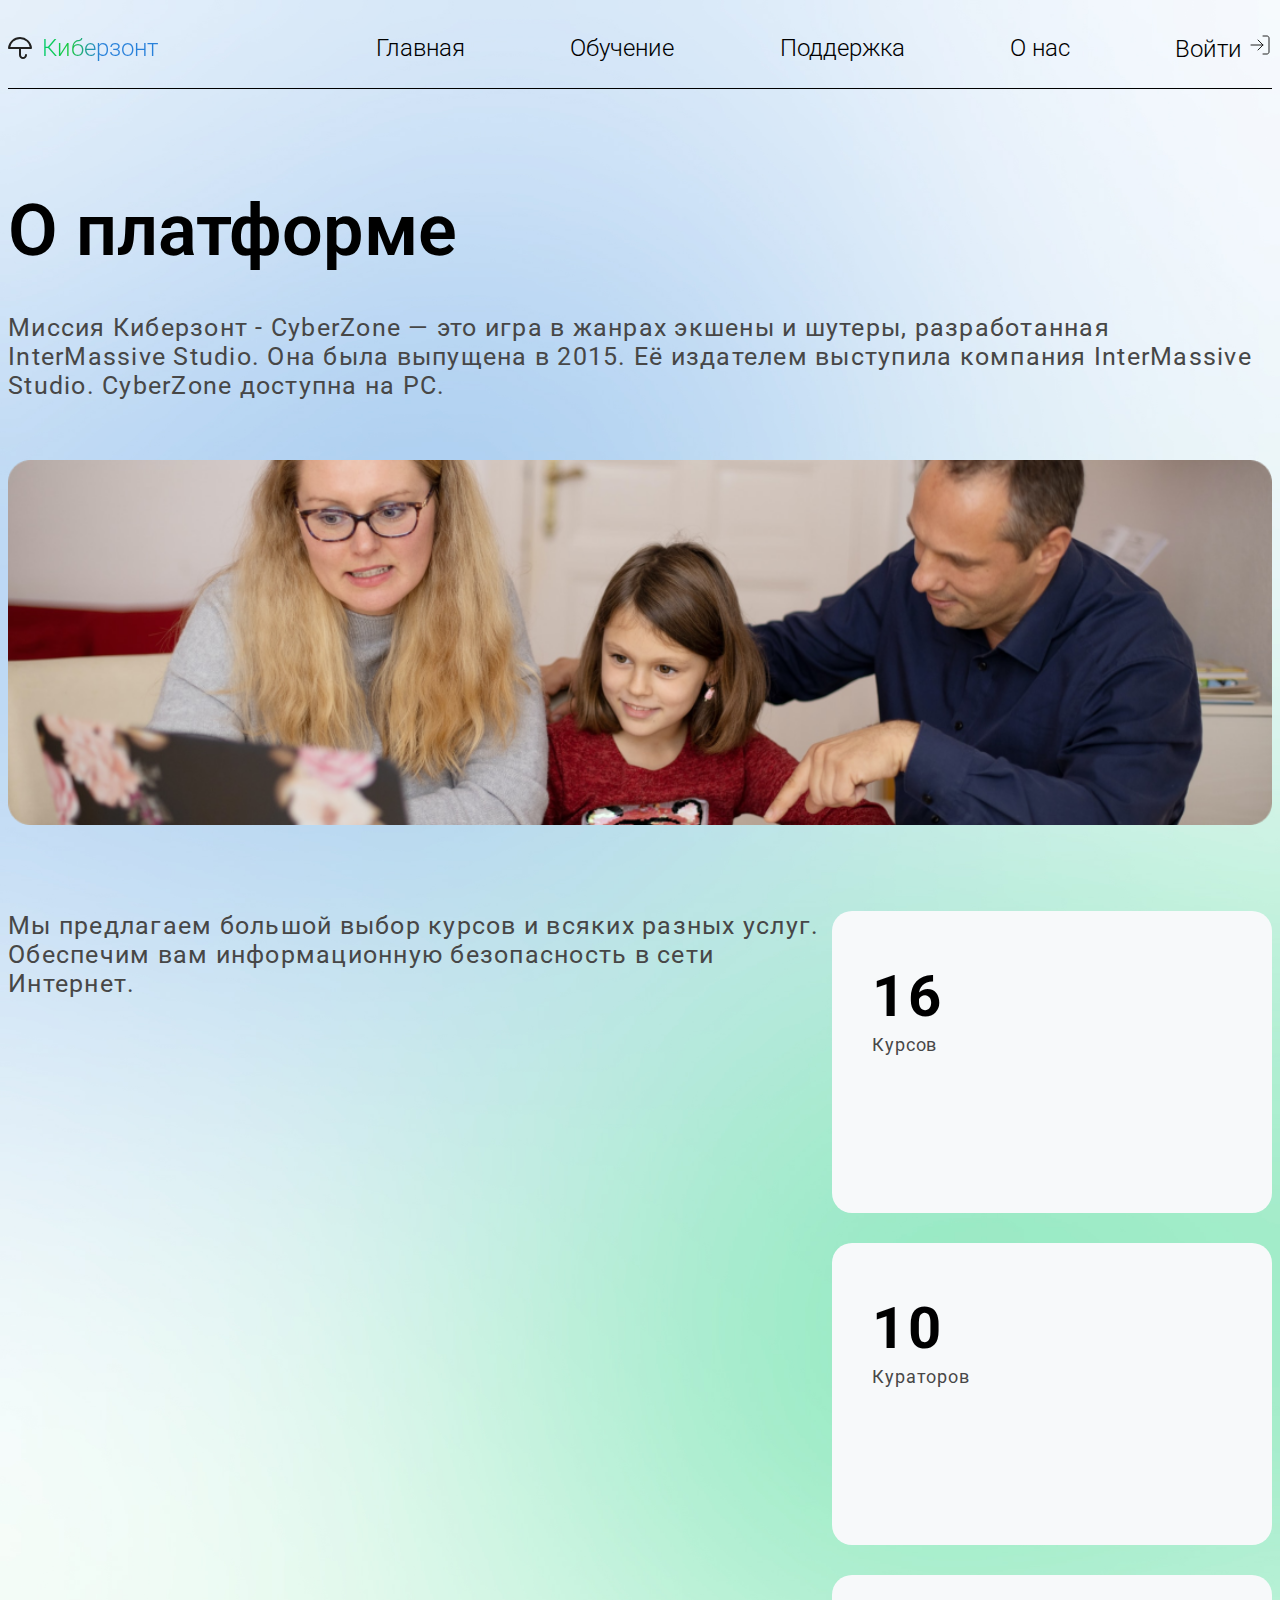
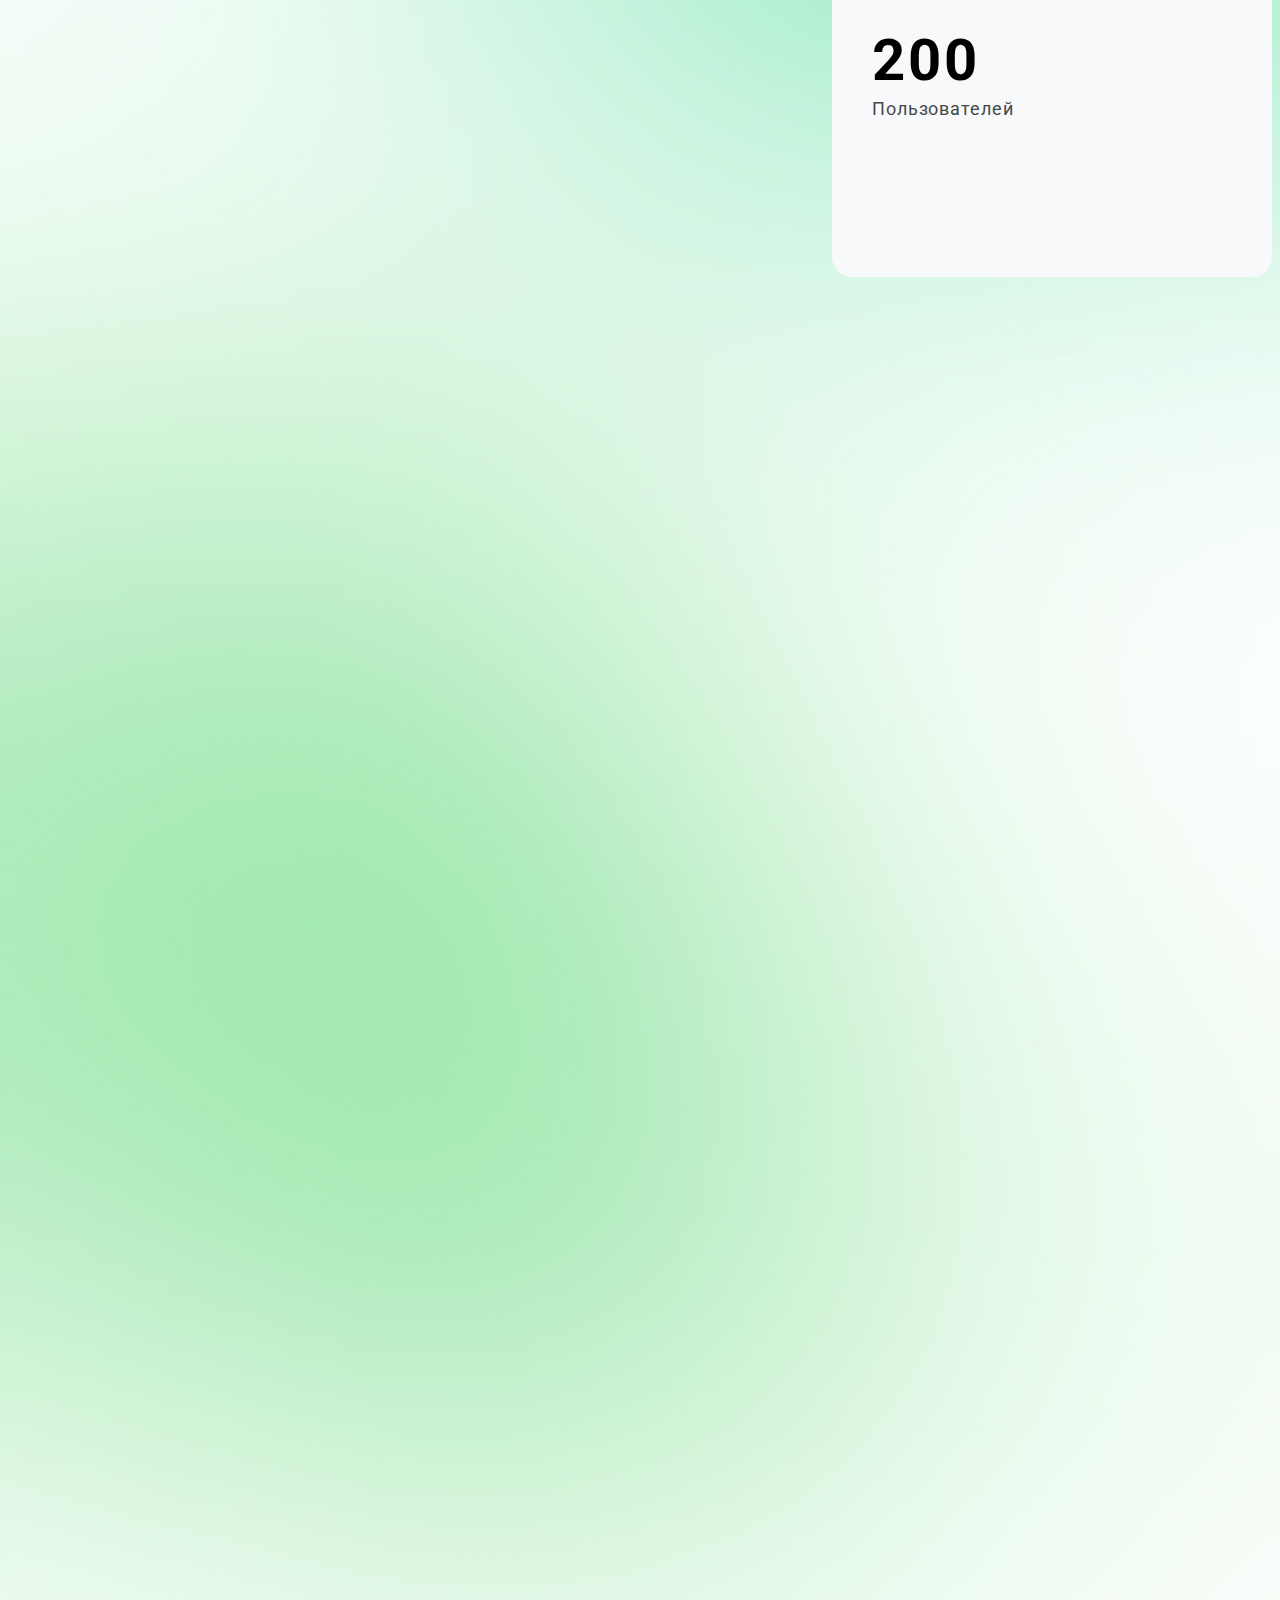
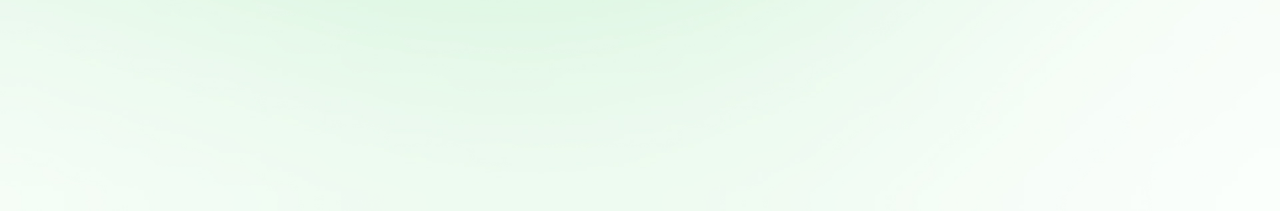
==== about_page/index.html @ 5a47a588 "make about--page and fix mt in index--page" ====
<!doctype html>
<html lang="ru">
<head>
    <meta charset="UTF-8">
    <meta name="viewport" content="width=device-width, user-scalable=no, initial-scale=1.0, maximum-scale=1.0, minimum-scale=1.0">
    <meta http-equiv="X-UA-Compatible" content="ie=edge">
    <title>kiberzont</title>
    <!--Иконка сайта-->
    <link rel="icon" href="img/umbrella.svg">

    <!--Шрифты-->
    <link rel="preconnect" href="https://fonts.googleapis.com">
    <link rel="preconnect" href="https://fonts.gstatic.com" crossorigin>
    <link href="https://fonts.googleapis.com/css2?family=Roboto:wght@300;400;500;600;700&display=swap" rel="stylesheet">

    <!--Стили-->
    <link rel="stylesheet" href="about--page.css">

    <!--Бутстрап-->
    <link href="https://cdn.jsdelivr.net/npm/bootstrap@5.1.3/dist/css/bootstrap.min.css" rel="stylesheet" integrity="sha384-1BmE4kWBq78iYhFldvKuhfTAU6auU8tT94WrHftjDbrCEXSU1oBoqyl2QvZ6jIW3" crossorigin="anonymous">
    <script src="https://cdn.jsdelivr.net/npm/bootstrap@5.1.3/dist/js/bootstrap.bundle.min.js" integrity="sha384-ka7Sk0Gln4gmtz2MlQnikT1wXgYsOg+OMhuP+IlRH9sENBO0LRn5q+8nbTov4+1p" crossorigin="anonymous"></script>

    <!--Анимации-->
    <link rel="stylesheet" href="https://cdnjs.cloudflare.com/ajax/libs/animate.css/4.1.1/animate.min.css"/>
    <script src="https://cdnjs.cloudflare.com/ajax/libs/wow/1.1.2/wow.min.js"></script>


</head>
<body>

    <header class="header container-fluid animate__animated animate__fadeInDown">
        <div class="container-lg header--wrapper">
            <div class="header--wrapper__logo"><img src="img/umbrella.svg" alt=""><div class="header__text">Киберзонт</div></div>
            <div class="menu">
                <a href="#" class="menu__link">Главная</a>
                <a href="#" class="menu__link">Обучение</a>
                <a href="#" class="menu__link">Поддержка</a>
                <a href="#" class="menu__link">О нас</a>
                <a href="#" class="menu__link">Войти <img src="img/log-in.svg" alt=""></a>
<!--                <div class="search menu__search"><input type="search"><img src="img/search.svg" alt="" class="search__btn "></div>-->
            </div>
        </div>
    </header>

    <section class="about container-xl animate__animated animate__fadeIn">
        <div class="about__wrapper col-xxl-11">
            <div class="about__title boldtitle">О платформе</div>
            <div class="text about__text">Миссия Киберзонт - CyberZone — это игра в жанрах экшены и шутеры, разработанная InterMassive Studio. Она была выпущена в 2015. Её издателем выступила компания InterMassive Studio. CyberZone доступна на PC.</div>
            <div class="about__foto"><img src="img/about__foto.png" alt=""></div>

            <div class="choice about__choice">
                <div class="text choice__text col-xxl-5">Мы предлагаем большой выбор курсов и всяких разных услуг. Обеспечим вам информационную безопасность в сети Интернет.</div>
                <div class="choice__cards">
                    <div class="choice__item">16 <div class="choice__text2 text">Курсов</div></div>
                    <div class="choice__item">10 <div class="choice__text2 text">Кураторов</div></div>
                    <div class="choice__item">200 <div class="choice__text2 text">Пользователей</div></div>
                </div>
            </div>
        </div>
    </section>

    <section class="founders container-xl animate__animated animate__fadeIn wow">
        <div class="founders__wrapper col-xxl-11">
            <div class="boldtitle">Основатели платформы</div>
            <div class="founders__cards">
                <div class="founders__item">
                    <div class="founders__foto"><img src="img/founder1.png" alt=""></div>
                    <div class="founders__description"><div class="t">Антон Каширский</div>Основатель и генеральный директор Киберзонт</div>
                </div>
                <div class="founders__item">
                    <div class="founders__foto"><img src="img/founder2.png" alt=""></div>
                <div class="founders__description"><div class="t">Иван Иванов</div>Основатель и программный директор Киберзонт</div>
                </div>
                <div class="founders__item">
                    <div class="founders__item">
                        <div class="founders__foto"><img src="img/founder3.png" alt=""></div>
                    <div class="founders__description"><div class="t">Пётр Петров</div>Основатель и продуктовый директор Киберзонт</div>
                </div>
            </div>
        </div>
    </section>

    <section class="container-xl animate__animated animate__fadeIn wow">

    </section>


    <footer class="footer container-fluid animate__animated animate__fadeIn  wow">
        <div class="footer__left">
            <div class="footer__location--info">
                Россия, Липецк, Улица, Дом
                <br/>
                Номер телефона
            </div>
            <div class="footer__organization--info">
                Информация об организации Информация об организации <br/>
                Информация об организации Информация об организации <br/>
                Информация об организации Информация об организации <br/>
                Информация об организации Информация об организации <br/>
            </div>
        </div>
        <div class="footer__right">
            <a href="#" class="footer__social--link"><img src="img/footer/youtube.svg" alt=""></a>
            <a href="#" class="footer__social--link"><img src="img/footer/vk.svg" alt=""></a>
            <a href="#" class="footer__social--link"><img src="img/footer/tg.svg" alt=""></a>
            <a href="#" class="footer__social--link"><img src="img/footer/odn.svg" alt=""></a>
        </div>
    </footer>
    <script>new WOW().init();</script>
</body>
</html>
---- about_page/about--page.css ----
html { scroll-behavior: smooth; }

html body{
    background-image: url(fon.jpg);
    background-size: 100% 100%;
    -moz-background-size: 100% 100%;
    -webkit-background-size: 100% 100%; /* Safari 3.1+ и Chrome 4.0+ */
    -o-background-size: 100% 100%;
    font-size: 24px;
    font-family: 'Roboto', sans-serif;
    font-style: normal;
    font-weight: 400;
    /*letter-spacing: 0.03em;*/
}

[class*="__wrapper"]{
    margin: 0 auto;
}



/*body .container{
    width: 85%;
}*/
.header{
    border-bottom: 1px solid black;
    font-weight: 300;
}

.header--wrapper{
    height: 80px;
    display: flex;
    align-items: center;
    margin: 0 auto;
}

.header--wrapper__logo{
    display: flex;
    align-items: center;


}
body a{
    color: black;
    text-decoration: none;
}

.header__text{
    background: linear-gradient(90deg, #00CC6C 0.14%, #17C83B 23.74%, #2881DA 49.94%);
    -webkit-background-clip: text;
    -webkit-text-fill-color: transparent;
    background-clip: text;
    text-fill-color: transparent;
}

.header--wrapper__logo img{
    margin-right: 10px;
}

.menu{
    display: flex;
    align-items: center;
    margin-left: auto;

    width: 896px;
    justify-content: space-between;


}

.menu__link{
    -webkit-transition: all 0.3s ease;;
    -moz-transition: all 0.3s ease;;
    -o-transition: all 0.3s ease;;
    transition: all 0.3s ease;
}

.search{
    display: flex;
    align-items: center;
}

.search input{
    width: 242px;
    height: 40px;
    font-size: 18px;

    padding-left: 15px;
    padding-right: 40px;
    border: 0px;
    box-shadow: 0px 3px 4px rgba(0, 0, 0, 0.25);
    border-radius: 100px;
}

.search__btn{
    cursor: pointer;
    margin-left: -32px;
    padding-right: 8px;
}

/*.menu__search::after{*/
/*    content: url('img/search.svg');*/
/*}*/


/*Секция о платформе*/
.about{
    margin-top: 100px;
}

.boldtitle{
    font-weight: 600;
    font-size: 72px;
    line-height: 84px;
}

.about__text{
    margin-top: 40px;
}

.text{
    font-weight: 400;
    font-size: 25px;
    line-height: 29px;
    letter-spacing: 0.05em;
    color: #474747;
}

.about__foto{
    margin-top: 60px;
}

.about__foto img{
    width: 100%;
}

.about__choice{
    margin-top: 80px;

    display: flex;
    justify-content: space-between;
}

.choice__text{

}

.choice__cards{
    display: flex;
    justify-content: space-between;
    flex-wrap: wrap;

    width: 540px;

    align-content: space-around;
}

.choice__item{
    width: 255px;
    height: 200px;

    display: flex;
    flex-direction: column;
    align-content: space-between;

    padding: 51px 145px 51px 40px;
    margin-bottom: 30px;

    font-weight: 700;
    font-size: 58px;
    line-height: 68px;
    letter-spacing: 0.05em;

    background: #F7F9FA;
    border-radius: 20px;
}

.choice__text2{
    font-size: 18px;
}


/*Секция основатели платформы*/
.founders{
    margin-top: 200px;
}

.founders__cards{
    display: flex;
    justify-content: space-around;

    margin-top: 60px;
}

.t{
    font-size: 22px;
}

.founders__description{
    margin-top: 30px;

    width: 60%;
    font-size: 14px;
    color: #474747;
}

/*Футер*/
.footer{
    margin-top: 250px;
    padding-top: 123px;
    padding-bottom: 80px;
    background: #171A1E;
}

.footer__left{
    width: 800px;

    font-weight: 400;
    font-size: 16px;
    line-height: 22px;
    color: #FFFFFF;
}

.footer__location--info{
    margin-left: 50px;

    padding-top: 47px;
    padding-bottom: 47px;
    padding-left: 5px;

    border-top: 2px solid #393C40;
    border-bottom: 2px solid #393C40;
}

.footer__organization--info{
    margin-left: 67px;
    margin-top: 57px;
}

.footer__right{
    width: 157px;

    margin-left: auto;
    margin-right: 150px;
    margin-top: 18px;

    display: flex;
    justify-content: space-between;
}

.footer__social--link{
    cursor: pointer;

    -webkit-transition: all 0.2s ease;;
    -moz-transition: all 0.2s ease;;
    -o-transition: all 0.2s ease;;
    transition: all 0.2s ease;
}


.footer__social--link:hover{
    transform: translatey(-5px);
}




@media (max-width: 1100px) {

    .header{
        font-size: 18px;
    }

    .menu{
        margin-left: 30px;
    }

    .header input{
        width: 130px;
        height: 26px;
        font-size: 16px;
    }

    .slider{
        height: auto;
        margin-top: 140px;
    }

    .left--man{
        width: 280px;
    }

    .right--man{
        width: 270px;
        margin-right: -30px;
    }

    .title{
        margin-left: auto;
        margin-right: auto;
        text-align: center;
    }

    .recommendations{
        margin-top: 140px;
    }

    .recommendations__cards{
        flex-wrap: wrap;
    }

    .recommendations__item:hover{
        transform: scale(1.0);
    }


    .recommendations__cards .up::after{
        transform: scale(0.9);
        padding: 0 0 0 0 ;
    }
    .recommendations__item{
        width: 340px;
        height: 422px;
    }

    .recommendations__item__3{
        margin: 30px auto;
    }

    .down{
        height: 50%;
        border-radius: 0 0 40px 40px;
        background: white;

        padding-top: 10px;
        padding-left: 10px;
        padding-right: 10px;

        font-style: normal;
    }

    .down__title{
        font-size: 18px;
        color: #212121;
        line-height: 23px;
    }

    .down__content{
        font-size: 15px;
        margin-top: 12px;
        color: #474747;
        line-height: 20px;
    }

    .gallery{
        margin-top: 140px;
    }

    .gallery__fotos{
        /*        display: flex;
                flex-direction: column;
                align-items: center;
                flex-wrap:  nowrap;*/
        justify-content: space-around;
        height: auto;
    }

    .gallery__fotos .gallery__item{
        width: 40%;
        margin-bottom: 30px;
    }

    .news__man img{
        width: 240px;
    }

    .news__text{
        margin-right: 20px;
        width: 70%;
    }

    .text__title{
        font-size: 20px;
        line-height: 24px;
    }

    .text__content{
        font-size: 18px;
        line-height: 21px;
    }

    .news{
        margin-top: 140px;
    }

    .rec--for--you{
        margin-top: 140px;
    }

    .rec--for--you__content img{
        width: 100%;
    }
}



@media (max-width: 991px) {


    .gallery__fotos{
        /*        display: flex;
                flex-direction: column;
                align-items: center;
                flex-wrap:  nowrap;
                height: auto; */
    }

    .gallery__fotos .gallery__item{
        /*        width: 70%;
                margin-bottom: 30px;*/
    }

    .text__title{
        font-size: 19px;
        line-height: 23px;
    }

    .text__content{
        font-size: 17px;
        line-height: 20px;
    }

}




@media (max-width: 768px) {

    .slider{
        justify-content: center;
    }

    .recommendations__cards{
        flex-direction: column;
        align-items: center;
    }

    .recommendations__item__3{
        margin: 0px auto;
    }

    .recommendations__item{
        margin-top: 20px
    }

    .left--man, .right--man{
        display: none;
    }


    .gallery__fotos{
        flex-direction: column;
        align-content: center;
    }

    .gallery__fotos .gallery__item{
        width: 70%;
        margin-bottom: 30px;
    }

    .news__man{
        display: none;
    }

    .news__text{
        margin-left: 20px;
        margin-right: 20px;
        width: 100%;
    }

    .text__content{
        font-size: 16px;
    }


    .footer{
        margin-top: 140px;
        padding-top: 50px;
        padding-bottom: 50px;
    }

    .footer__left{
        width: 100%;

        font-weight: 400;
        font-size: 16px;
        line-height: 22px;
        color: #FFFFFF;
    }

    .footer__location--info{
        margin-left: 0px;

        text-align: center;
        padding-top: 30px;
        padding-bottom: 30px;
        /*padding-left: 5px;*/

        border-top: 2px solid #393C40;
        border-bottom: 2px solid #393C40;
    }

    .footer__organization--info{
        text-align: center;
        margin-left: 0px;
        margin-top: 40px;
    }

    .footer__right{
        width: 157px;

        margin-left: auto;
        margin-right: auto;
        margin-top: 18px;

        display: flex;
        justify-content: space-between;
    }
}

@media (max-width: 576px) {
    .footer__left{
        font-size: 14px;
    }
}
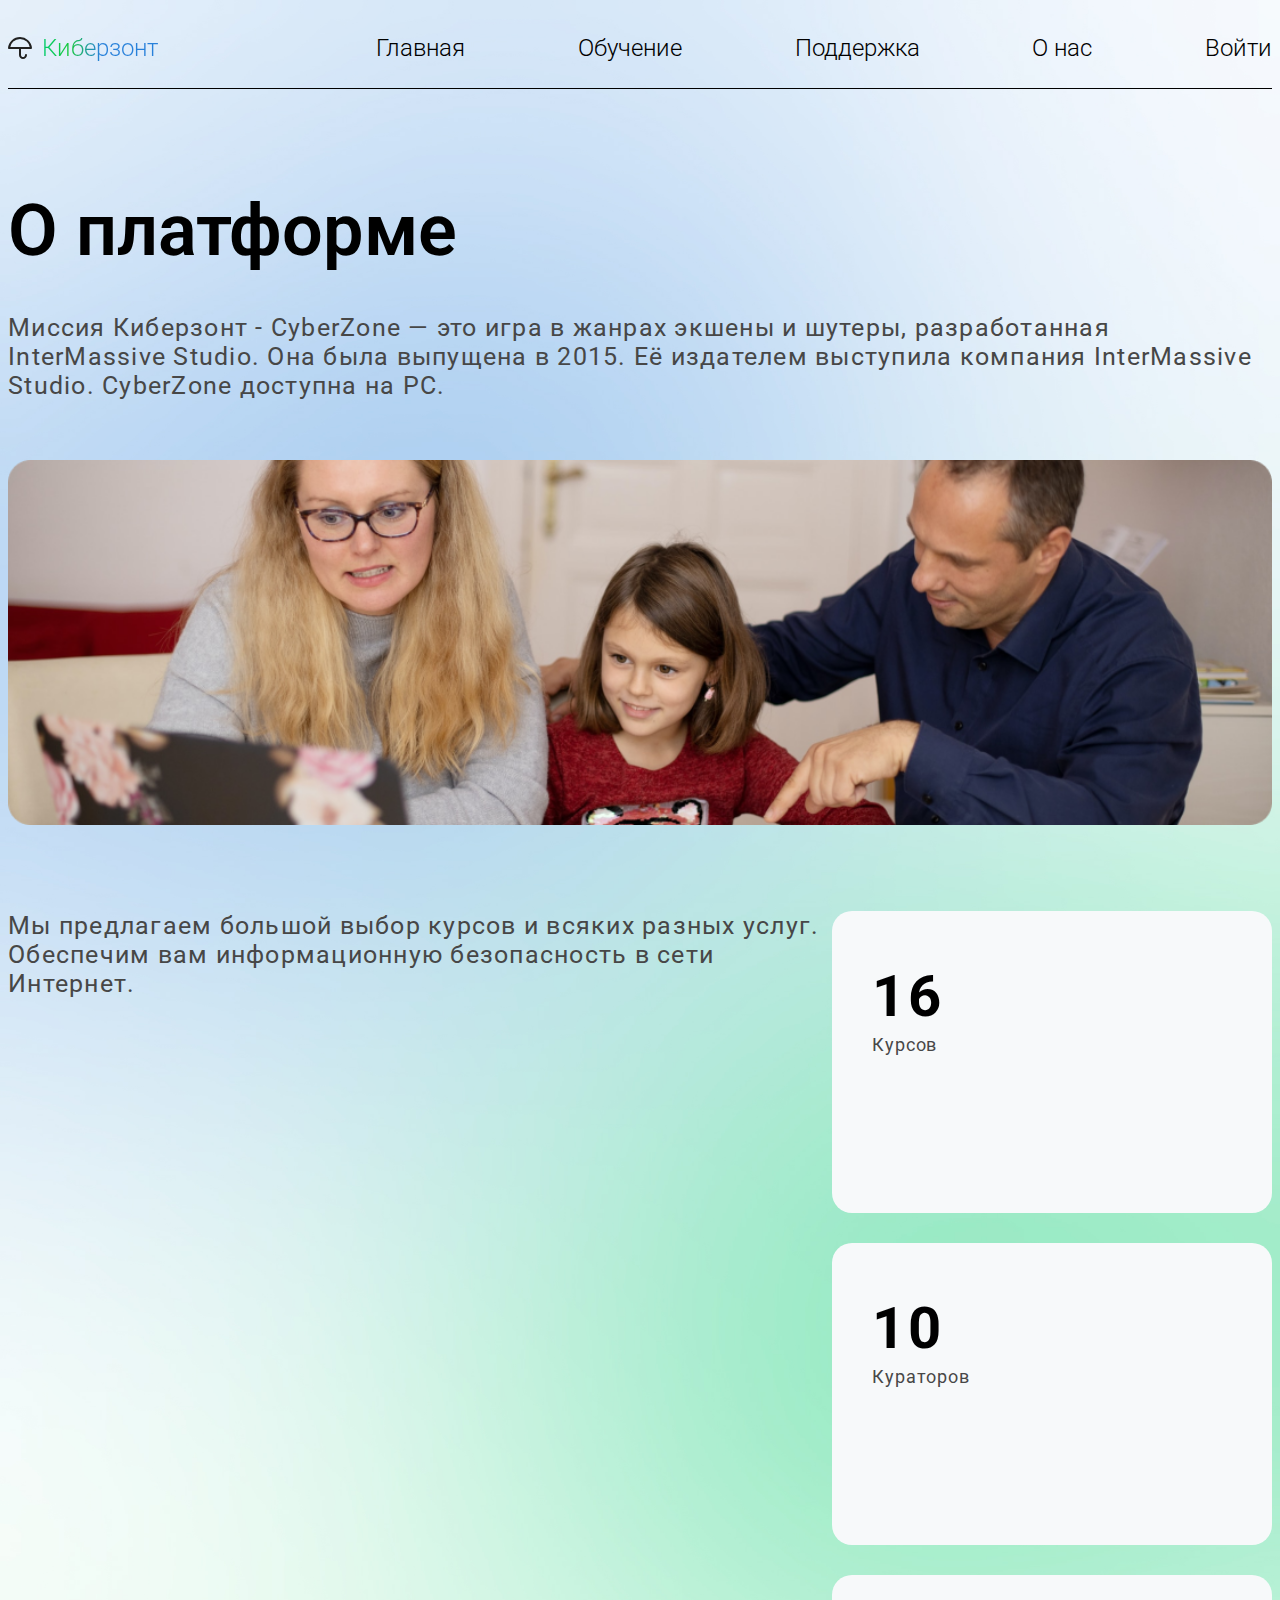
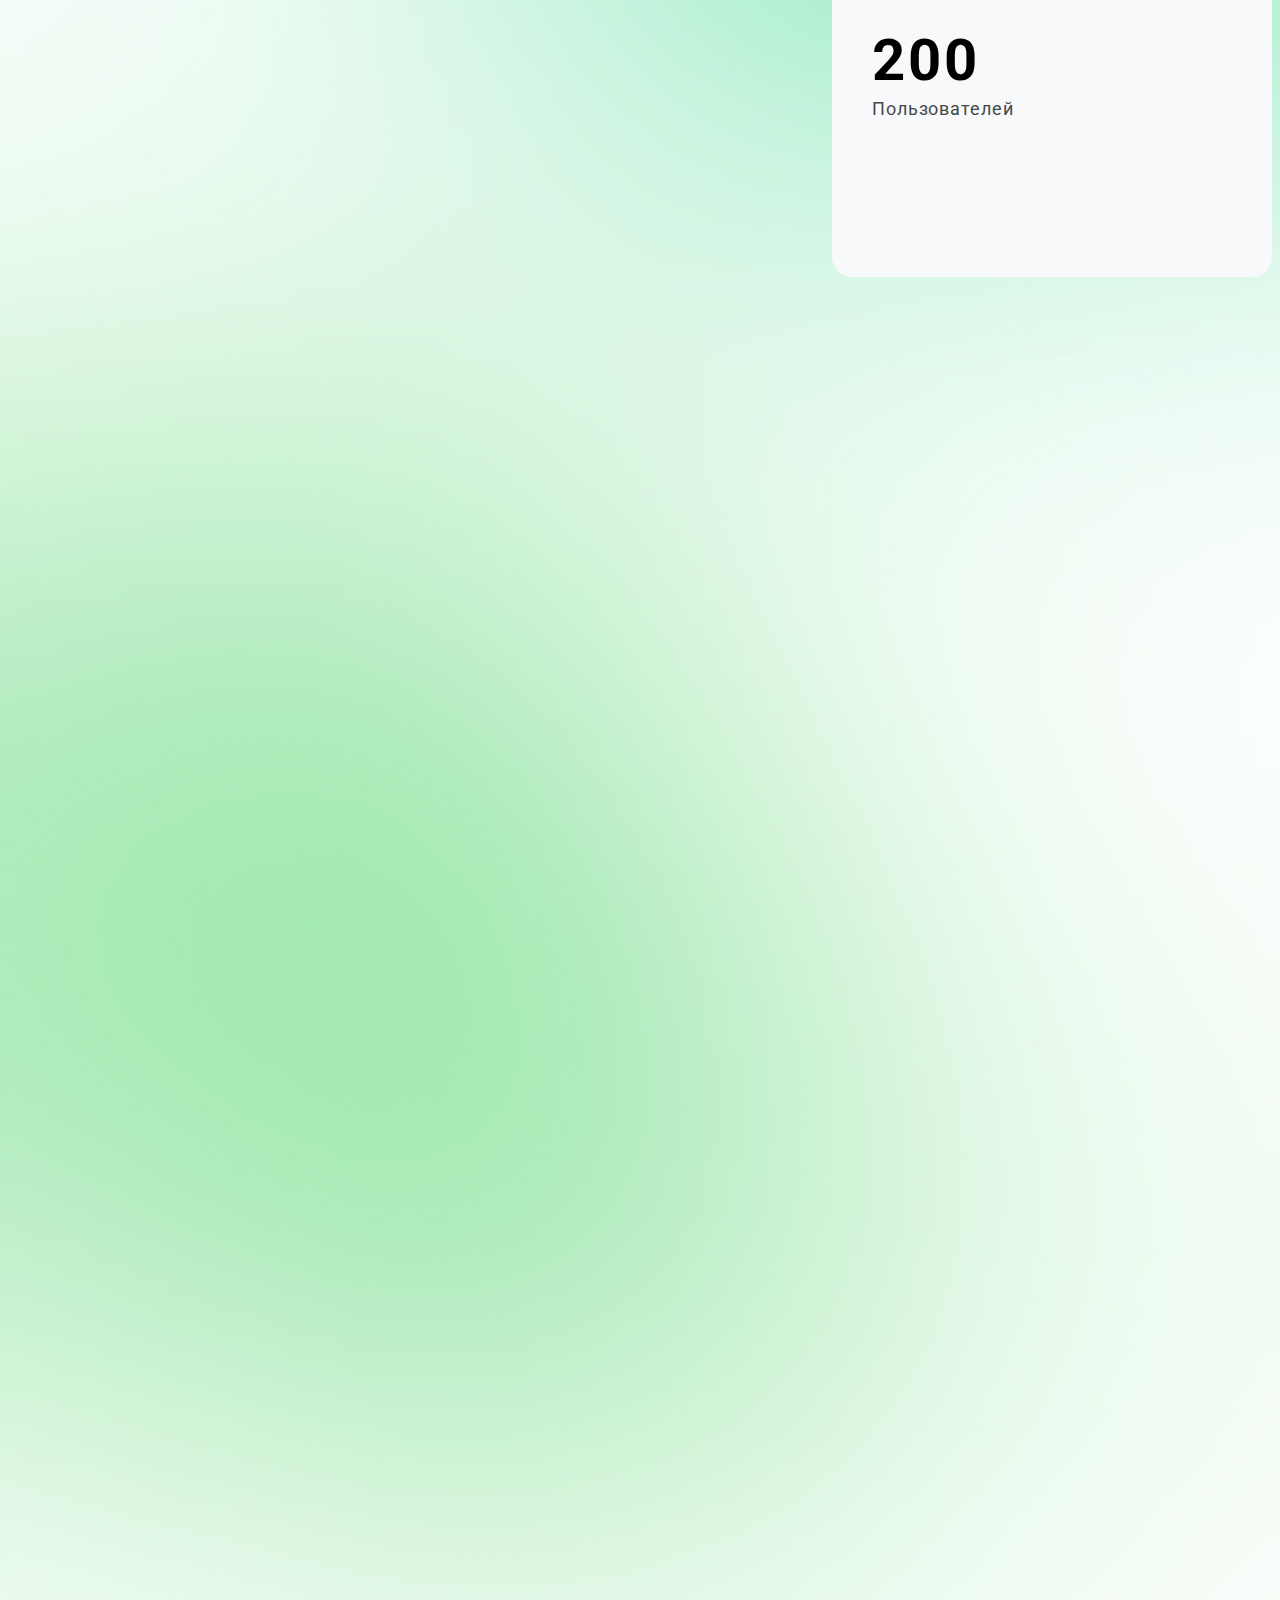
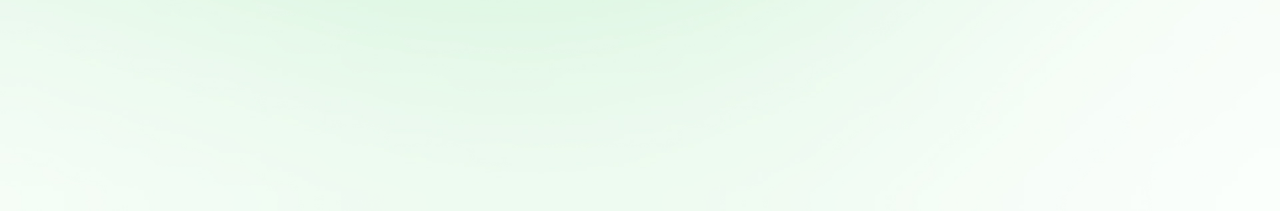
==== commit a2b30c6a: "about-page адаптив и меню гамбургер" ====
--- a/about_page/index.html
+++ b/about_page/index.html
@@ -17,7 +17,7 @@
     <link rel="stylesheet" href="about--page.css">
 
     <!--Бутстрап-->
-    <link href="https://cdn.jsdelivr.net/npm/bootstrap@5.1.3/dist/css/bootstrap.min.css" rel="stylesheet" integrity="sha384-1BmE4kWBq78iYhFldvKuhfTAU6auU8tT94WrHftjDbrCEXSU1oBoqyl2QvZ6jIW3" crossorigin="anonymous">
+    <link href="https://cdn.jsdelivr.net/npm/bootstrap@5.0.2/dist/css/bootstrap.min.css" rel="stylesheet" integrity="sha384-EVSTQN3/azprG1Anm3QDgpJLIm9Nao0Yz1ztcQTwFspd3yD65VohhpuuCOmLASjC" crossorigin="anonymous">
     <script src="https://cdn.jsdelivr.net/npm/bootstrap@5.1.3/dist/js/bootstrap.bundle.min.js" integrity="sha384-ka7Sk0Gln4gmtz2MlQnikT1wXgYsOg+OMhuP+IlRH9sENBO0LRn5q+8nbTov4+1p" crossorigin="anonymous"></script>
 
     <!--Анимации-->
@@ -27,21 +27,31 @@
 
 </head>
 <body>
-
     <header class="header container-fluid animate__animated animate__fadeInDown">
-        <div class="container-lg header--wrapper">
+        <div class="container-xl header--wrapper">
+            <div class="menu-wrapper">
+                <div class="hamburger-menu"></div>
+            </div>
             <div class="header--wrapper__logo"><img src="img/umbrella.svg" alt=""><div class="header__text">Киберзонт</div></div>
             <div class="menu">
                 <a href="#" class="menu__link">Главная</a>
                 <a href="#" class="menu__link">Обучение</a>
                 <a href="#" class="menu__link">Поддержка</a>
                 <a href="#" class="menu__link">О нас</a>
-                <a href="#" class="menu__link">Войти <img src="img/log-in.svg" alt=""></a>
+<!--                <a href="#" class="menu__link">Войти <img src="img/log-in.svg" alt=""></a>-->
+                <a href="#" class="menu__link btn btn-lg btn-outline-primary">Войти</a>
 <!--                <div class="search menu__search"><input type="search"><img src="img/search.svg" alt="" class="search__btn "></div>-->
+            </div>
+            <div class="menu-mobile">
+                <a href="#" class="menu__link btn btn-outline-primary">Войти</a>
             </div>
         </div>
     </header>
-
+    <div class="hamburger__menu">
+        <a href="#" class="menu__link">Обучение</a>
+        <a href="#" class="menu__link">Поддержка</a>
+        <a href="#" class="menu__link">О нас</a>
+    </div>
     <section class="about container-xl animate__animated animate__fadeIn">
         <div class="about__wrapper col-xxl-11">
             <div class="about__title boldtitle">О платформе</div>
@@ -49,8 +59,8 @@
             <div class="about__foto"><img src="img/about__foto.png" alt=""></div>
 
             <div class="choice about__choice">
-                <div class="text choice__text col-xxl-5">Мы предлагаем большой выбор курсов и всяких разных услуг. Обеспечим вам информационную безопасность в сети Интернет.</div>
-                <div class="choice__cards">
+                <div class="text choice__text col-xxl-5 col-xl-5 col-lg-5 col-md-12">Мы предлагаем большой выбор курсов и всяких разных услуг. Обеспечим вам информационную безопасность в сети Интернет.</div>
+                <div class="choice__cards col-lg-7 col-md-12 col-sm-12 col-12">
                     <div class="choice__item">16 <div class="choice__text2 text">Курсов</div></div>
                     <div class="choice__item">10 <div class="choice__text2 text">Кураторов</div></div>
                     <div class="choice__item">200 <div class="choice__text2 text">Пользователей</div></div>
@@ -69,11 +79,10 @@
                 </div>
                 <div class="founders__item">
                     <div class="founders__foto"><img src="img/founder2.png" alt=""></div>
-                <div class="founders__description"><div class="t">Иван Иванов</div>Основатель и программный директор Киберзонт</div>
+                    <div class="founders__description"><div class="t">Иван Иванов</div>Основатель и программный директор Киберзонт</div>
                 </div>
                 <div class="founders__item">
-                    <div class="founders__item">
-                        <div class="founders__foto"><img src="img/founder3.png" alt=""></div>
+                    <div class="founders__foto"><img src="img/founder3.png" alt=""></div>
                     <div class="founders__description"><div class="t">Пётр Петров</div>Основатель и продуктовый директор Киберзонт</div>
                 </div>
             </div>
@@ -107,5 +116,7 @@
         </div>
     </footer>
     <script>new WOW().init();</script>
+    <script src="https://cdn.jsdelivr.net/npm/bootstrap@5.0.2/dist/js/bootstrap.bundle.min.js" integrity="sha384-MrcW6ZMFYlzcLA8Nl+NtUVF0sA7MsXsP1UyJoMp4YLEuNSfAP+JcXn/tWtIaxVXM" crossorigin="anonymous"></script>
+    <script src="about--page.js"></script>
 </body>
 </html>--- a/about_page/about--page.css
+++ b/about_page/about--page.css
@@ -49,8 +49,8 @@
     background: linear-gradient(90deg, #00CC6C 0.14%, #17C83B 23.74%, #2881DA 49.94%);
     -webkit-background-clip: text;
     -webkit-text-fill-color: transparent;
-    background-clip: text;
-    text-fill-color: transparent;
+    /*background-clip: text;*/
+    /*text-fill-color: transparent;*/
 }
 
 .header--wrapper__logo img{
@@ -98,9 +98,109 @@
     padding-right: 8px;
 }
 
+/*Меню гамбургер*/
+.menu-mobile{
+    display: none;
+
+    margin-left: auto;
+    margin-right: 10px;
+}
+
+.menu-wrapper {
+    height: 25px;
+    width: 40px;
+
+    display: none;
+
+    margin-right: 15px;
+
+    cursor: pointer;
+}
+
+.hamburger-menu,
+.hamburger-menu:after,
+.hamburger-menu:before {
+    width: 40px;
+    height: 4px;
+}
+
+.hamburger-menu {
+    position: relative;
+    transform: translateY(10px);
+    background: black;
+    transition: all 0ms 300ms;
+
+
+}
+
+.animate {
+     background: rgba(255, 255, 255, 0);
+ }
+
+.hamburger-menu:before {
+    content: "";
+    position: absolute;
+    left: 0;
+    bottom: 10px;
+    background: black;
+    transition: bottom 300ms 300ms cubic-bezier(0.23, 1, 0.32, 1), transform 300ms cubic-bezier(0.23, 1, 0.32, 1);
+}
+
+.hamburger-menu:after {
+    content: "";
+    position: absolute;
+    left: 0;
+    top: 10px;
+    background: black;
+    transition: top 300ms 300ms cubic-bezier(0.23, 1, 0.32, 1), transform 300ms cubic-bezier(0.23, 1, 0.32, 1);
+}
+
+.hamburger-menu.animate:after {
+    top: 0;
+    transform: rotate(45deg);
+    transition: top 300ms cubic-bezier(0.23, 1, 0.32, 1), transform 300ms 300ms cubic-bezier(0.23, 1, 0.32, 1);;
+}
+
+.hamburger-menu.animate:before {
+    bottom: 0;
+    transform: rotate(-45deg);
+    transition: bottom 300ms cubic-bezier(0.23, 1, 0.32, 1), transform 300ms 300ms cubic-bezier(0.23, 1, 0.32, 1);;
+}
+
+.hamburger__menu{
+    height: 0;
+
+    background: white;
+
+    display: flex;
+    flex-direction: column;
+    align-items: center;
+    row-gap: 10px;
+
+    overflow: hidden;
+
+    -webkit-transition: all 0.6s ease;;
+    -moz-transition: all 0.6s ease;;
+    -o-transition: all 0.6s ease;;
+    transition: all 0.6s ease;
+}
+
+.hamburger__menu.show{
+    height: 150px;
+
+    padding-top: 10px;
+    padding-bottom: 10px;
+
+    border-bottom: 1px solid black;
+}
 /*.menu__search::after{*/
 /*    content: url('img/search.svg');*/
 /*}*/
+
+
+
+
+
 
 
 /*Секция о платформе*/
@@ -267,157 +367,58 @@
 
 @media (max-width: 1100px) {
 
-    .header{
-        font-size: 18px;
-    }
-
-    .menu{
+    /*.header {*/
+    /*    font-size: 18px;*/
+    /*}*/
+
+    .menu {
         margin-left: 30px;
     }
 
-    .header input{
+    .header input {
         width: 130px;
         height: 26px;
         font-size: 16px;
     }
 
-    .slider{
-        height: auto;
-        margin-top: 140px;
-    }
-
-    .left--man{
-        width: 280px;
-    }
-
-    .right--man{
-        width: 270px;
-        margin-right: -30px;
-    }
-
-    .title{
-        margin-left: auto;
-        margin-right: auto;
-        text-align: center;
-    }
-
-    .recommendations{
-        margin-top: 140px;
-    }
-
-    .recommendations__cards{
-        flex-wrap: wrap;
-    }
-
-    .recommendations__item:hover{
-        transform: scale(1.0);
-    }
-
-
-    .recommendations__cards .up::after{
-        transform: scale(0.9);
-        padding: 0 0 0 0 ;
-    }
-    .recommendations__item{
-        width: 340px;
-        height: 422px;
-    }
-
-    .recommendations__item__3{
-        margin: 30px auto;
-    }
-
-    .down{
-        height: 50%;
-        border-radius: 0 0 40px 40px;
-        background: white;
-
-        padding-top: 10px;
-        padding-left: 10px;
-        padding-right: 10px;
-
-        font-style: normal;
-    }
-
-    .down__title{
+    .founders__item{
+        width: 30%;
+    }
+
+    .founders__foto img{
+        width: 100%;
+    }
+
+    .founders__description{
+        width: 100%;
+    }
+}
+
+
+
+@media (max-width: 991px) {
+
+    .boldtitle{
+        font-size: 64px;
+    }
+
+    .text{
+        font-size: 22px;
+    }
+
+
+
+    .about__choice{
+        margin-top: 60px;
+    }
+
+    .about__choice{
+        flex-direction: column;
+        row-gap: 30px;
+    }
+
+    .choice__text2{
         font-size: 18px;
-        color: #212121;
-        line-height: 23px;
-    }
-
-    .down__content{
-        font-size: 15px;
-        margin-top: 12px;
-        color: #474747;
-        line-height: 20px;
-    }
-
-    .gallery{
-        margin-top: 140px;
-    }
-
-    .gallery__fotos{
-        /*        display: flex;
-                flex-direction: column;
-                align-items: center;
-                flex-wrap:  nowrap;*/
-        justify-content: space-around;
-        height: auto;
-    }
-
-    .gallery__fotos .gallery__item{
-        width: 40%;
-        margin-bottom: 30px;
-    }
-
-    .news__man img{
-        width: 240px;
-    }
-
-    .news__text{
-        margin-right: 20px;
-        width: 70%;
-    }
-
-    .text__title{
-        font-size: 20px;
-        line-height: 24px;
-    }
-
-    .text__content{
-        font-size: 18px;
-        line-height: 21px;
-    }
-
-    .news{
-        margin-top: 140px;
-    }
-
-    .rec--for--you{
-        margin-top: 140px;
-    }
-
-    .rec--for--you__content img{
-        width: 100%;
-    }
-}
-
-
-
-@media (max-width: 991px) {
-
-
-    .gallery__fotos{
-        /*        display: flex;
-                flex-direction: column;
-                align-items: center;
-                flex-wrap:  nowrap;
-                height: auto; */
-    }
-
-    .gallery__fotos .gallery__item{
-        /*        width: 70%;
-                margin-bottom: 30px;*/
     }
 
     .text__title{
@@ -437,52 +438,67 @@
 
 @media (max-width: 768px) {
 
-    .slider{
-        justify-content: center;
-    }
-
-    .recommendations__cards{
-        flex-direction: column;
+
+    /*.header img{*/
+    /*    width: 16px;*/
+    /*}*/
+
+    .header--wrapper__logo img{
+        margin-right: 6px;
+
+        /*margin-top: -4px;*/
+    }
+
+
+    .menu{
+        display: none;
+    }
+
+    .menu-wrapper{
+        display: block;
+    }
+
+    .menu-mobile{
+        display: flex;
+
         align-items: center;
-    }
-
-    .recommendations__item__3{
-        margin: 0px auto;
-    }
-
-    .recommendations__item{
-        margin-top: 20px
-    }
-
-    .left--man, .right--man{
-        display: none;
-    }
-
-
-    .gallery__fotos{
-        flex-direction: column;
-        align-content: center;
-    }
-
-    .gallery__fotos .gallery__item{
-        width: 70%;
-        margin-bottom: 30px;
-    }
-
-    .news__man{
-        display: none;
-    }
-
-    .news__text{
-        margin-left: 20px;
-        margin-right: 20px;
-        width: 100%;
-    }
-
-    .text__content{
-        font-size: 16px;
-    }
-
+        column-gap: 30px;
+    }
+
+
+
+    .about{
+        margin-top: 100px;
+    }
+
+    .about__text{
+        margin-top: 20px;
+    }
+
+    .about__foto, .about__choice{
+        margin-top: 30px;
+    }
+
+
+    .boldtitle{
+        font-size: 46px;
+    }
+
+    .text{
+        font-size: 18px;
+    }
+
+    .founders{
+        margin-top: 100px;
+    }
+
+    .founders__cards{
+        margin-top: 20px;
+    }
+
+    .founders__description{
+        margin-top: 15px;
+    }
 
     .footer{
         margin-top: 140px;
@@ -530,7 +546,80 @@
 }
 
 @media (max-width: 576px) {
+
+    header.header, .header .header--wrapper{
+        padding: 0 0 0 0;
+
+        height: calc(50px + (80 - 50) * ((100vw - 320px) / (565 - 320)));
+
+        font-weight: 300;
+        font-size: calc(16px + (18 - 16) * ((100vw - 320px) / (565 - 320)));
+    }
+
+    .menu-mobile a{
+        font-size: calc(16px + (18 - 16) * ((100vw - 320px) / (565 - 320)));
+    }
+
+    .header .header--wrapper{
+        padding-left: 5px;
+        padding-right: 5px;
+    }
+
     .footer__left{
         font-size: 14px;
     }
-}
+
+
+
+
+    .boldtitle{
+        font-size: calc(28px + (46 - 28) * ((100vw - 320px) / (565 - 320)));
+        line-height: normal;
+    }
+
+    .text{
+        font-size: calc(14px + (18 - 14) * ((100vw - 320px) / (565 - 320)));
+
+    }
+
+    .about__text, .about__foto, .about__choice{
+        margin-top: calc(10px + (20 - 10) * ((100vw - 320px) / (565 - 320)));
+    }
+
+    .choice__cards{
+        row-gap: 10px;
+    }
+
+    .choice__item{
+        width: 100%;
+        height: auto;
+
+        margin-bottom: 0;
+
+        padding-top: calc(30px + (51 - 30) * ((100vw - 320px) / (565 - 320)));
+        padding-right: calc(85px + (145 - 85) * ((100vw - 320px) / (565 - 320)));
+        padding-bottom: calc(30px + (51 - 30) * ((100vw - 320px) / (565 - 320)));
+        padding-left: calc(23px + (40 - 23) * ((100vw - 320px) / (565 - 320)));
+
+        font-size: calc(34px + (56 - 34) * ((100vw - 320px) / (565 - 320)));
+        line-height: normal;
+
+    }
+
+    .founders__cards{
+        flex-direction: column;
+        row-gap: 40px;
+    }
+
+    .founders__item{
+        width: 100%;
+    }
+
+    .founders__description{
+        font-size: calc(12px + (14 - 12) * ((100vw - 320px) / (565 - 320)));
+    }
+
+    .t{
+        font-size: calc(17px + (22 - 16) * ((100vw - 320px) / (565 - 320)));
+    }
+}
